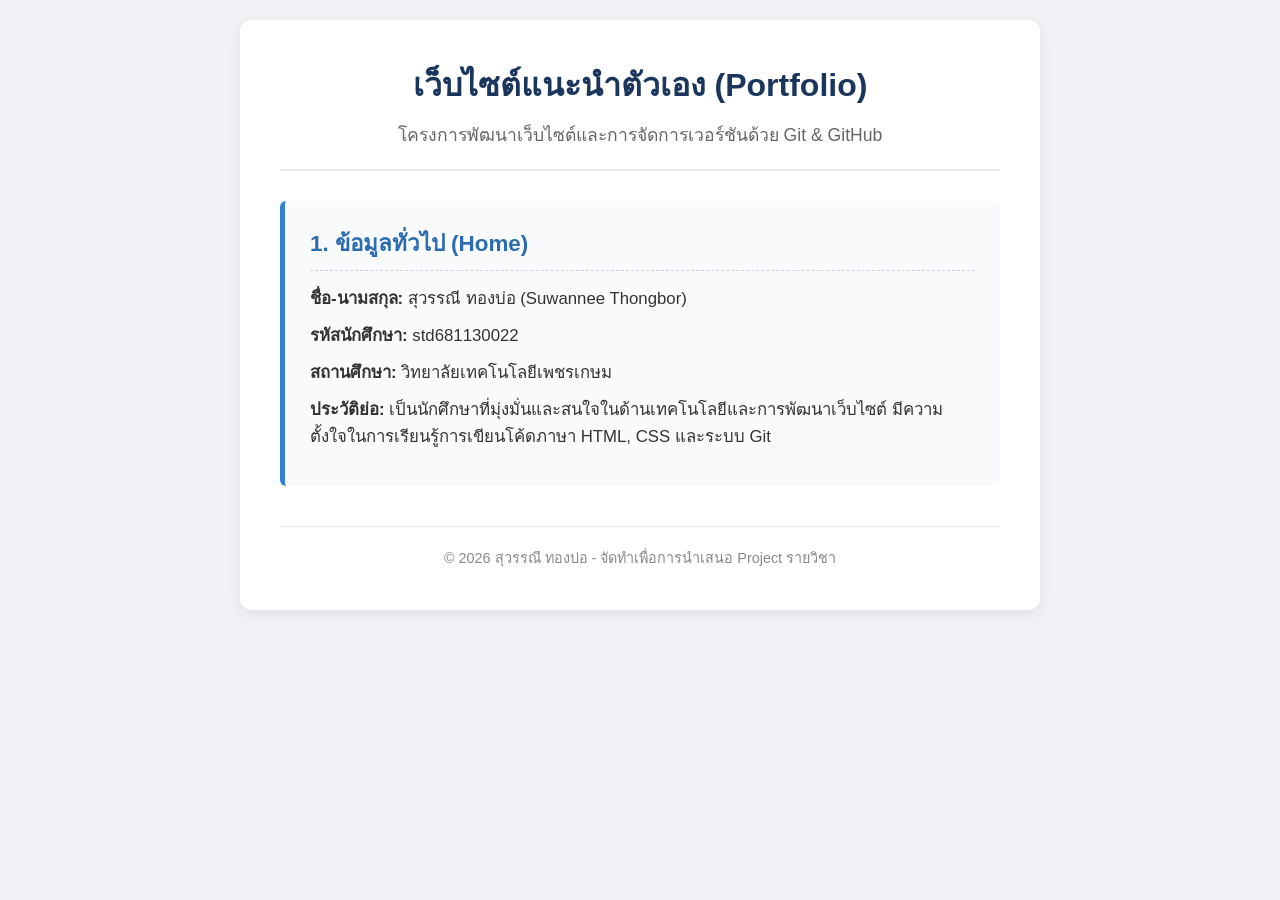
==== index.html @ 77e96ac4 "Add Home section and CSS styles" ====
<!DOCTYPE html>
<html lang="th">
<head>
    <meta charset="UTF-8">
    <meta name="viewport" content="width=device-width, initial-scale=1.0">
    <title>แนะนำตัวเอง - สุวรรณี ทองบ่อ (Portfolio)</title>
    <link rel="stylesheet" href="style.css">
</head>
<body>
    <div class="container">
        <header>
            <h1>เว็บไซต์แนะนำตัวเอง (Portfolio)</h1>
            <p>โครงการพัฒนาเว็บไซต์และการจัดการเวอร์ชันด้วย Git & GitHub</p>
        </header>

        <!-- ส่วนที่ 1: ส่วนทั่วไป (Home) -->
        <section id="home">
            <h2>1. ข้อมูลทั่วไป (Home)</h2>
            <div class="info-list">
                <p><strong>ชื่อ-นามสกุล:</strong> สุวรรณี ทองบ่อ (Suwannee Thongbor)</p>
                <p><strong>รหัสนักศึกษา:</strong> std681130022</p>
                <p><strong>สถานศึกษา:</strong> วิทยาลัยเทคโนโลยีเพชรเกษม</p>
                <p><strong>ประวัติย่อ:</strong> เป็นนักศึกษาที่มุ่งมั่นและสนใจในด้านเทคโนโลยีและการพัฒนาเว็บไซต์ มีความตั้งใจในการเรียนรู้การเขียนโค้ดภาษา HTML, CSS และระบบ Git</p>
            </div>
        </section>

        <div id="skill-content"></div>
        <div id="contact-content"></div>

        <footer>
            <p>&copy; 2026 สุวรรณี ทองบ่อ - จัดทำเพื่อการนำเสนอ Project รายวิชา</p>
        </footer>
    </div>
</body>
</html>
---- style.css ----
* { box-sizing: border-box; margin: 0; padding: 0; font-family: 'Segoe UI', Tahoma, Verdana, sans-serif; }
body { background-color: #f0f2f5; color: #333; line-height: 1.6; padding: 20px; }
.container { max-width: 800px; margin: 0 auto; background: #ffffff; padding: 40px; border-radius: 12px; box-shadow: 0 4px 15px rgba(0, 0, 0, 0.08); }
header { text-align: center; padding-bottom: 20px; border-bottom: 2px solid #eaeaea; margin-bottom: 30px; }
h1 { color: #1a365d; font-size: 2em; margin-bottom: 10px; }
header p { color: #666; font-size: 1.1em; }
section { margin-bottom: 35px; padding: 25px; background: #f8fafc; border-left: 5px solid #3182ce; border-radius: 6px; }
h2 { color: #2b6cb0; margin-bottom: 15px; font-size: 1.4em; border-bottom: 1px dashed #cbd5e1; padding-bottom: 8px; }
.info-list p { margin-bottom: 10px; font-size: 1.05em; }
.skill-container { margin-top: 15px; }
.skill-tag { display: inline-block; background: #ebf8ff; color: #2b6cb0; border: 1px solid #bee3f8; padding: 8px 18px; border-radius: 20px; margin: 5px 5px 5px 0; font-weight: bold; font-size: 0.95em; }
ul { margin-top: 15px; padding-left: 20px; }
ul li { margin-bottom: 8px; }
.contact-info p { margin-bottom: 12px; font-size: 1.05em; }
footer { text-align: center; margin-top: 40px; padding-top: 20px; border-top: 1px solid #eaeaea; font-size: 0.9em; color: #888; }
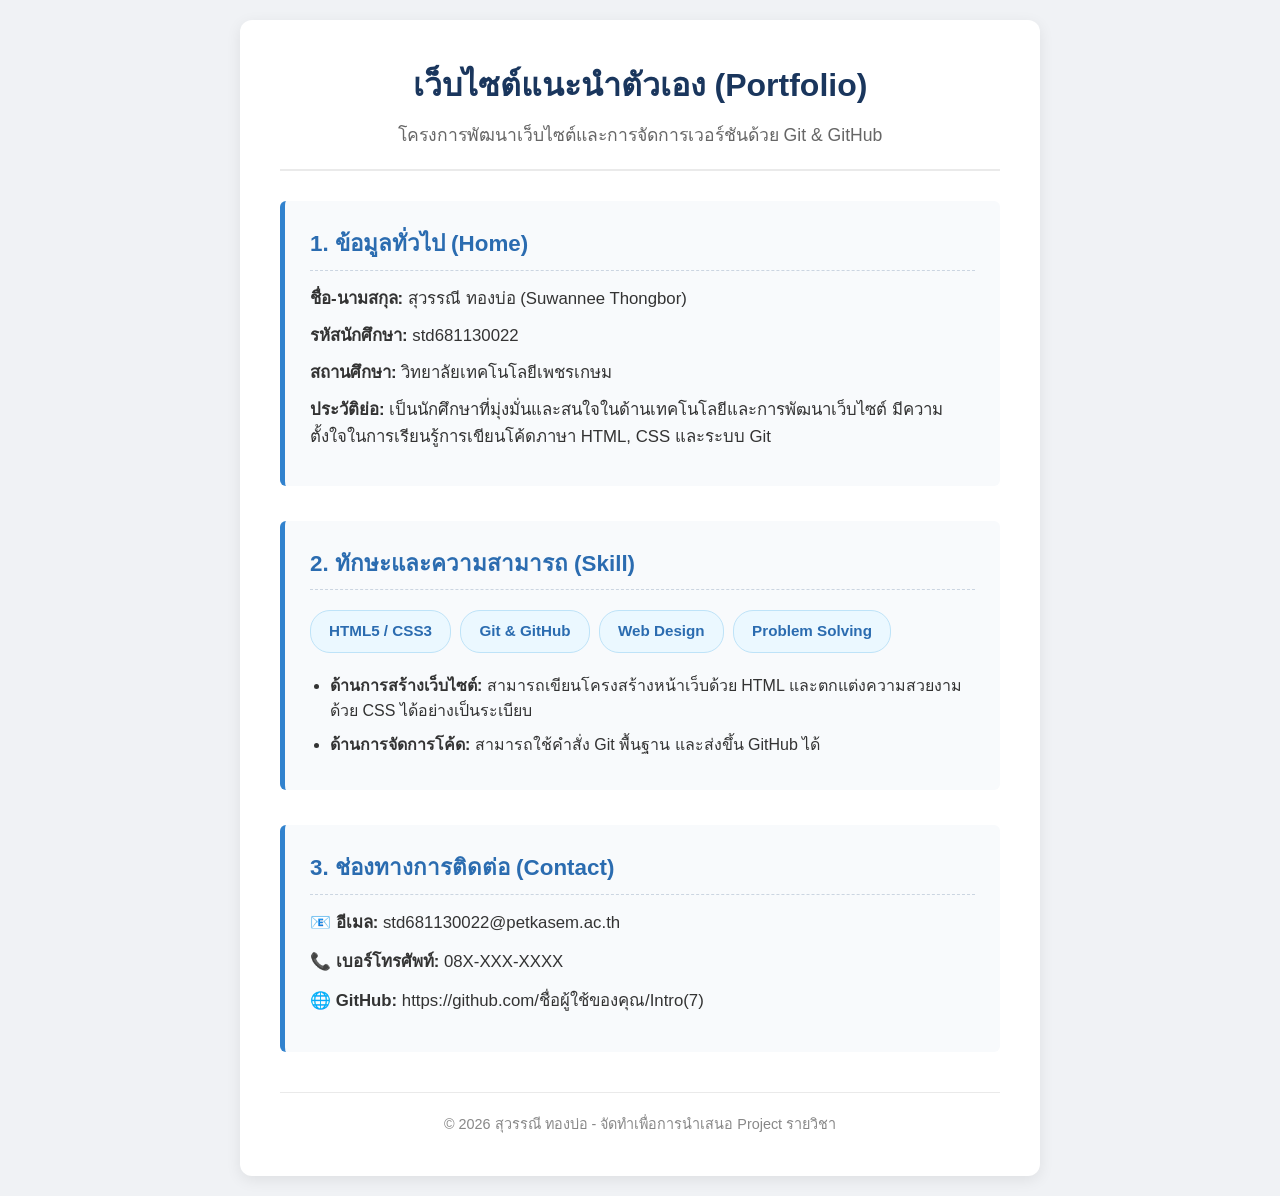
==== commit 0e1ff353: "Merge all modules and finalize index.html" ====
--- a/index.html
+++ b/index.html
@@ -31,5 +31,9 @@
             <p>&copy; 2026 สุวรรณี ทองบ่อ - จัดทำเพื่อการนำเสนอ Project รายวิชา</p>
         </footer>
     </div>
+    <script>
+        fetch('skill.html').then(r => r.text()).then(d => { document.getElementById('skill-content').innerHTML = d; });
+        fetch('contact.html').then(r => r.text()).then(d => { document.getElementById('contact-content').innerHTML = d; });
+    </script>
 </body>
 </html>
